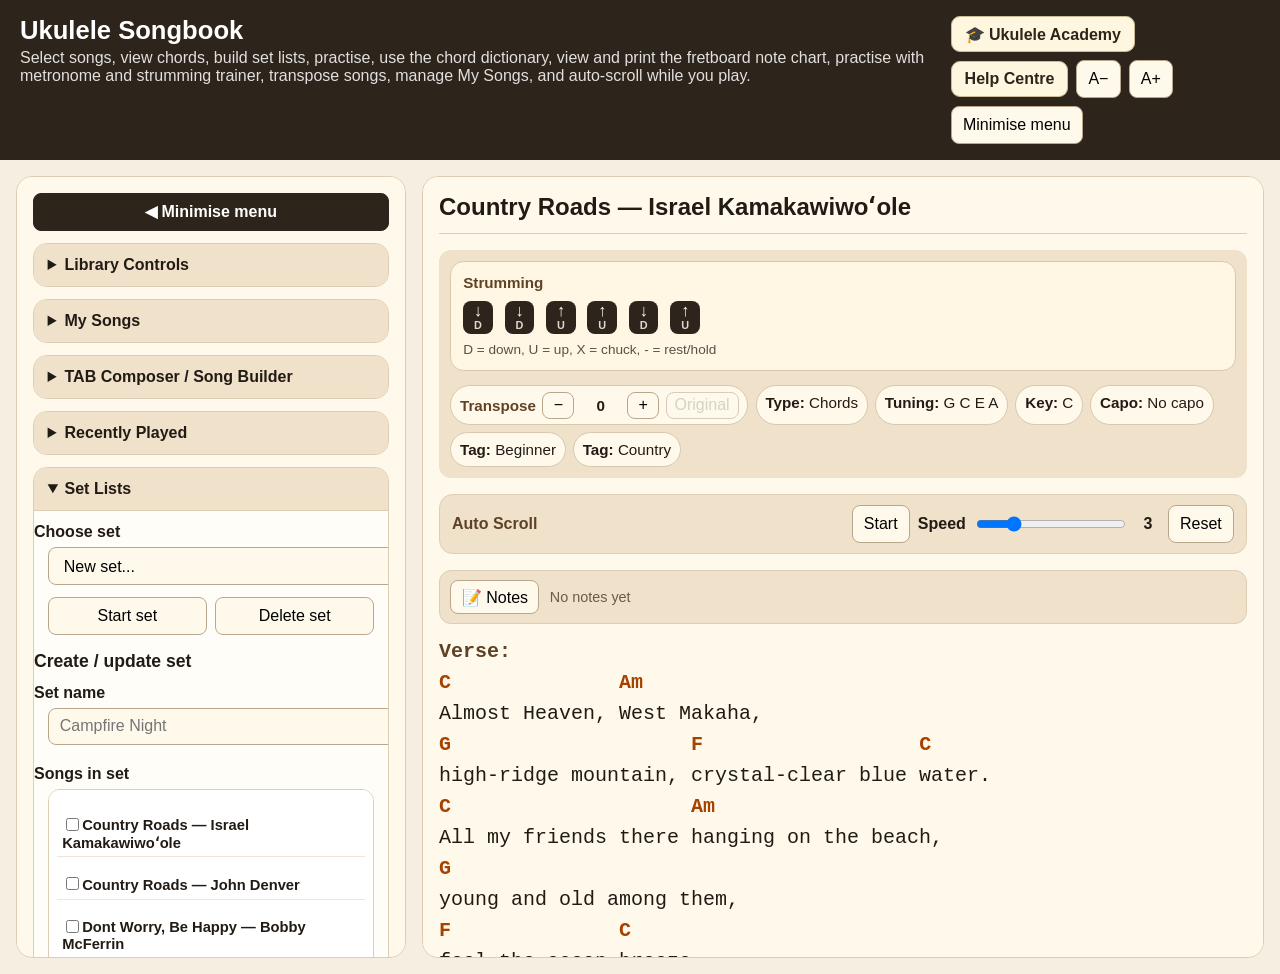
==== index.html @ b58db4a9 "added Ukelele Academy level 0" ====
<!doctype html>
<html lang="en">
<head>
  <meta charset="utf-8">
  <meta name="viewport" content="width=device-width, initial-scale=1">
  <title>Ukulele Songbook v6.5.1</title>
  <link rel="stylesheet" href="css/style.css">
</head>
<body>
  <header class="topbar">
    <div><h1>Ukulele Songbook</h1><p>Select songs, view chords, build set lists, practise, use the chord dictionary, view and print the fretboard note chart, practise with metronome and strumming trainer, transpose songs, manage My Songs, and auto-scroll while you play.</p></div>
    <div class="controls"><a class="help-link-button" href="academy.html">🎓 Ukulele Academy</a><a class="help-link-button" href="help.html">Help Centre</a><button id="smallerText">A−</button><button id="largerText">A+</button><button class="menu-toggle top-menu-toggle" data-sidebar-toggle type="button" aria-expanded="true" aria-controls="leftMenu">Minimise menu</button></div>
  </header>
  <main class="app">
    <button class="sidebar-expand-button menu-toggle" data-sidebar-toggle type="button" aria-expanded="false" aria-controls="leftMenu" title="Show left menu">☰ Maximise menu</button>
    <aside class="chords-panel" id="leftMenu">
      <button class="sidebar-collapse-button menu-toggle" data-sidebar-toggle type="button" aria-expanded="true" aria-controls="leftMenu" title="Hide left menu">◀ Minimise menu</button>
      <details class="accordion-section"><summary>Library Controls</summary>
        <label for="songSearch">Search songs</label><input id="songSearch" class="song-search" type="search" placeholder="Search by title, artist or tag...">
        <label for="songSelect">Choose song</label><select id="songSelect"></select>
        <div id="libraryStats" class="library-stats"></div><div id="searchStatus" class="search-status"></div>
        <label for="sortSelect">Sort songs</label><select id="sortSelect"><option value="title">Title A-Z</option><option value="artist">Artist A-Z</option><option value="favourites">Favourites first</option></select>
        <label class="favourites-toggle"><input id="favouritesOnly" type="checkbox"> Show favourites only</label>
        <label for="typeFilter">Song type</label><select id="typeFilter"><option value="all">All types</option><option value="chords">Chords only</option><option value="tabs">Tabs only</option><option value="chords-tabs">Chords + tabs</option></select>
        <h2>Tags</h2><div id="tagFilters" class="tag-filters"></div>
      </details>

      <details class="accordion-section"><summary>My Songs</summary>
        <div class="my-songs-manager" id="mySongsManager">
          <p class="hint compact-hint">Paste, save, edit, delete, import and export songs stored in this browser. Built-in songs are unchanged.</p>
          <div id="mySongsList" class="my-songs-list"></div>
          <div class="set-buttons">
            <button id="newMySong" type="button">New song</button>
            <button id="exportMySongs" type="button">Export backup</button>
          </div>
          <label for="importMySongsFile" class="file-import-label">Import My Songs backup</label>
          <input id="importMySongsFile" type="file" accept="application/json,.json">
          <input id="mySongId" type="hidden">
          <h2>Add / Edit Song</h2>
          <label for="mySongTitle">Title</label><input id="mySongTitle" class="song-search" type="text" placeholder="Big Rock Candy Mountains">
          <label for="mySongArtist">Artist</label><input id="mySongArtist" class="song-search" type="text" placeholder="Traditional">
          <label for="mySongVersion">Version / arrangement</label><input id="mySongVersion" class="song-search" type="text" placeholder="Campfire, easy, fingerstyle...">
          <label for="mySongType">Song type</label><select id="mySongType"><option value="chords">Chords only</option><option value="tabs">Tabs only</option><option value="chords-tabs" selected>Chords + tabs</option></select>
          <label for="mySongTags">Tags</label><input id="mySongTags" class="song-search" type="text" placeholder="Folk, Campfire, Beginner">
          <label for="mySongTuning">Tuning</label><input id="mySongTuning" class="song-search" type="text" value="G C E A">
          <label for="mySongKey">Key</label><input id="mySongKey" class="song-search" type="text" placeholder="C">
          <label for="mySongCapo">Capo</label><input id="mySongCapo" class="song-search" type="text" value="No capo">
          <label for="mySongDifficulty">Difficulty</label><input id="mySongDifficulty" class="song-search" type="text" placeholder="Beginner">
          <label for="mySongTempo">Tempo</label><input id="mySongTempo" class="song-search" type="text" placeholder="84 BPM">
          <label for="mySongStrumming">Strumming</label><input id="mySongStrumming" class="song-search" type="text" placeholder="D D U U D U">
          <label for="mySongNotes">Song metadata notes</label><input id="mySongNotes" class="song-search" type="text" placeholder="Fingerpick gently">
          <label for="mySongBody">Song text</label><textarea id="mySongBody" class="my-song-body" rows="12" placeholder="Paste chords, lyrics and tabs here..."></textarea>
          <div class="set-buttons">
            <button id="previewMySong" type="button">Preview</button>
            <button id="saveMySong" type="button">Save to My Songs</button>
          </div>
          <div class="set-buttons">
            <button id="exportPermanentSong" type="button">Export as permanent song</button>
            <button id="deleteMySong" type="button">Delete</button>
          </div>
          <div id="mySongsStatus" class="my-songs-status"></div>
          <pre id="mySongPreview" class="my-song-preview" hidden></pre>
        </div>
      </details>


      <details class="accordion-section"><summary>TAB Composer / Song Builder</summary>
        <div class="composer-launch">
          <p class="hint compact-hint">Build an editable two-measure ukulele TAB arrangement, autosave your draft, preview it and save it into My Songs.</p>
          <button id="openTabComposer" type="button">Open TAB Composer</button>
          <button id="newTabComposer" type="button">Start new arrangement</button>
        </div>
      </details>

      <details class="accordion-section"><summary>Recently Played</summary>
        <div id="recentSongs" class="recent-songs"><p class="hint compact-hint">Recently opened songs will appear here.</p></div>
        <button id="clearRecentSongs" class="wide-button" type="button">Clear recent songs</button>
      </details>

      <details class="accordion-section" open><summary>Set Lists</summary>
        <label for="setSelect">Choose set</label><select id="setSelect"></select>
        <div class="set-buttons"><button id="startSet">Start set</button><button id="deleteSet">Delete set</button></div>
        <h2>Create / update set</h2>
        <label for="setName">Set name</label><input id="setName" class="song-search" type="text" placeholder="Campfire Night">
        <label for="setSongs">Songs in set</label><div id="setSongs" class="set-song-list"></div>
        <button id="saveSet" class="wide-button">Save set</button>
        <div class="hint">Sets are saved in this browser/device. Later we can make them shared across the NAS.</div>
      </details>

      <details class="accordion-section"><summary>Practice Mode</summary>
        <div class="practice-mode" id="practiceMode">
          <div class="practice-tabs" role="tablist" aria-label="Practice mode tools">
            <button class="practice-tab active" data-practice-tab="custom" type="button">🎯 Custom</button>
            <button class="practice-tab" data-practice-tab="random" type="button">🎲 Random</button>
            <button class="practice-tab" data-practice-tab="song" type="button">🎵 This Song</button>
            <button class="practice-tab" data-practice-tab="packs" type="button">📦 Packs</button>
            <button class="practice-tab" data-practice-tab="strumming" type="button">🎶 Strumming</button>
            <button class="practice-tab" data-practice-tab="metronome" type="button">🥁 Metronome</button>
            <button class="practice-tab" data-practice-tab="timer" type="button">⏱ Timer</button>
          </div>

          <section class="practice-tool active" id="practice-custom">
            <h2>Custom Chord Practice</h2>
            <p class="hint compact-hint">Enter chords from any course or lesson. Spaces or commas both work.</p>
            <label for="customChordInput">Chords to practise</label>
            <input id="customChordInput" class="song-search" type="text" placeholder="Am G6 C D">
            <button id="loadCustomPractice" class="wide-button" type="button">Load practice set</button>
          </section>

          <section class="practice-tool" id="practice-random">
            <h2>Random Chord Trainer</h2>
            <label for="randomChordCount">Number of chords</label>
            <select id="randomChordCount">
              <option value="5">5 chords</option>
              <option value="10" selected>10 chords</option>
              <option value="20">20 chords</option>
              <option value="all">All chords</option>
            </select>
            <button id="startRandomPractice" class="wide-button" type="button">Start random practice</button>
          </section>

          <section class="practice-tool" id="practice-song">
            <h2>Learn This Song</h2>
            <p class="hint compact-hint">Uses the song currently selected in the library.</p>
            <button id="loadSongPractice" class="wide-button" type="button">Practise selected song chords</button>
          </section>

          <section class="practice-tool" id="practice-packs">
            <h2>Chord Packs</h2>
            <div id="practicePackList" class="practice-pack-list"></div>
          </section>

          <section class="practice-tool" id="practice-strumming">
            <h2>Animated Strumming Trainer</h2>
            <p class="hint compact-hint">Use the selected song pattern, or enter your own. The trainer can animate each stroke at your chosen BPM.</p>
            <label for="customStrumInput">Pattern</label>
            <input id="customStrumInput" class="song-search" type="text" placeholder="D D U U D U">
            <div class="set-buttons">
              <button id="loadSongStrumPractice" type="button">Use song</button>
              <button id="loadCustomStrumPractice" type="button">Use custom</button>
            </div>
          </section>

          <section class="practice-tool" id="practice-metronome">
            <h2>Metronome</h2>
            <p class="hint compact-hint">Keep steady time while practising chords, strumming or full songs.</p>
            <label for="metronomeBpm">Tempo</label>
            <div class="practice-inline-control">
              <input id="metronomeBpm" type="range" min="40" max="240" step="1" value="80">
              <strong><span id="metronomeBpmLabel">80</span> BPM</strong>
            </div>
            <label for="metronomeBeats">Beats per bar</label>
            <select id="metronomeBeats">
              <option value="3">3 / 4</option>
              <option value="4" selected>4 / 4</option>
              <option value="6">6 / 8</option>
            </select>
            <div class="set-buttons">
              <button id="metronomeToggle" type="button">Start metronome</button>
              <button id="metronomeTap" type="button">Tap tempo</button>
            </div>
          </section>

          <section class="practice-tool" id="practice-timer">
            <h2>Practice Timer</h2>
            <p class="hint compact-hint">Set a short focused practice session.</p>
            <label for="practiceTimerMinutes">Session length</label>
            <select id="practiceTimerMinutes">
              <option value="5">5 minutes</option>
              <option value="10">10 minutes</option>
              <option value="15" selected>15 minutes</option>
              <option value="20">20 minutes</option>
              <option value="30">30 minutes</option>
            </select>
            <div class="set-buttons">
              <button id="practiceTimerToggle" type="button">Start timer</button>
              <button id="practiceTimerReset" type="button">Reset timer</button>
            </div>
          </section>

          <div id="practiceStatus" class="practice-status"></div>
          <div id="practiceWorkspace" class="practice-workspace"></div>
        </div>
      </details>

      <details class="accordion-section"><summary>Fretboard Note Chart</summary>
        <div class="fretboard-chart-launcher">
          <h2>Ukulele Fretboard Notes</h2>
          <p class="hint compact-hint">View every note from the open strings to the 12th fret, then print a clean white-background A4 chart.</p>
          <button id="openFretboardChart" class="wide-button" type="button">View / Print Note Chart</button>
        </div>
      </details>

      <details class="accordion-section"><summary>Chord Dictionary</summary>
        <div class="chord-dictionary" id="chordDictionary">
          <h2>Chord Dictionary</h2>
          <p class="hint compact-hint">Look up any chord in the ukulele chord database.</p>
          <label for="chordDictionaryInput">Find chord</label>
          <input id="chordDictionaryInput" class="song-search" type="search" placeholder="Cmaj7, F#m7, G6...">
          <button id="chordDictionarySearch" class="wide-button" type="button">Search chord</button>
          <div id="chordDictionaryStatus" class="dictionary-status"></div>
          <div id="chordDictionaryResult" class="dictionary-result"></div>
        </div>
      </details>
      <details class="accordion-section" open><summary>Chord Fingerings</summary>
        <div class="summary"><div><strong id="chordCount">0</strong> diagrams</div><div id="missingCount">0 missing</div></div>
        <div id="chordCards" class="chord-cards"></div><h2>Missing chords</h2><p id="missingChords" class="missing-list">None.</p>
      </details>
      <details class="accordion-section"><summary>🎓 Ukulele Academy</summary><div class="help-launch"><p class="hint compact-hint">Follow a structured learning path from absolute beginner through to advanced ukulele skills.</p><a class="wide-button help-link-button sidebar-help-link" href="academy.html">Open Ukulele Academy</a></div></details>
      <details class="accordion-section"><summary>Help Centre</summary><div class="help-launch"><p class="hint compact-hint">Open the searchable online guide for the Songbook, TAB Composer, practice tools, printing and more.</p><a class="wide-button help-link-button sidebar-help-link" href="help.html">Open Help Centre</a></div></details>
    </aside>
    <section class="song-panel">
      <div id="performanceBar" class="performance-bar"></div><div id="setModeBar" class="set-mode-bar"></div><h2 id="songTitle">Loading...</h2><div id="songInfo" class="song-info"></div>
      <div id="autoScrollBar" class="auto-scroll-bar" aria-label="Auto scroll controls">
        <div class="auto-scroll-title">Auto Scroll</div>
        <div class="auto-scroll-controls">
          <button id="autoScrollToggle" type="button">Start</button>
          <label for="autoScrollSpeed">Speed</label>
          <input id="autoScrollSpeed" type="range" min="1" max="10" step="1" value="3">
          <span id="autoScrollSpeedLabel">3</span>
          <button id="autoScrollReset" type="button">Reset</button>
        </div>
      </div>
      <div id="songTools" class="song-tools">
        <button id="toggleSongNotes" type="button">📝 Notes</button>
        <span id="songNotesStatus" class="song-notes-status">No notes yet</span>
      </div>
      <div id="songNotesPanel" class="song-notes-panel" hidden>
        <label for="songNotesText">My Notes</label>
        <textarea id="songNotesText" rows="4" placeholder="Capo 2 sounds better, slow the chorus, Vish sings verse 2..."></textarea>
        <div class="song-notes-actions">
          <button id="saveSongNotes" type="button">Save notes</button>
          <button id="clearSongNotes" type="button">Clear notes</button>
        </div>
      </div>
      <pre id="songText" class="song-text"></pre>
      <section id="tabComposer" class="tab-composer" aria-label="TAB Composer">
        <div class="composer-toolbar">
          <div class="composer-actions">
            <button id="composerBack" type="button">← Back to Songbook</button>
            <button id="composerNew" type="button">New</button>
            <button id="composerSave" type="button">Save to My Songs</button>
            <button id="composerCopy" type="button">Copy preview</button>
            <button id="composerDownload" type="button">Download TXT</button>
            <button id="composerPrint" type="button">Print / PDF</button>
            <button id="composerDelete" type="button" class="danger-button">Delete arrangement</button>
          </div>
          <span id="composerStatus" class="composer-status">Draft ready</span>
        </div>
        <div class="composer-editor">
          <div class="composer-card">
            <h2>TAB Composer / Song Builder</h2>
            <div class="composer-fields">
              <label>Title<input id="composerTitle" type="text" placeholder="Song title"></label>
              <label>Artist<input id="composerArtist" type="text" placeholder="Artist"></label>
              <label>Version<input id="composerVersion" type="text" placeholder="TAB arrangement"></label>
              <label>Key<input id="composerKey" type="text" placeholder="C Major"></label>
              <label>Tempo<input id="composerTempo" type="text" placeholder="84 BPM"></label>
              <label>Time signature<select id="composerTime"><option value="4/4">4/4</option></select></label>
              <label>Tags<input id="composerTags" type="text" placeholder="Beginner, TAB, Melody"></label>
              <label>Used chords<input id="composerChords" type="text" placeholder="C, Dm, F"></label>
              <label>Strumming pattern<input id="composerStrumming" type="text" placeholder="D D U U D U"></label>
              <div class="composer-tuning-group">
                <span class="composer-tuning-title">String tuning (top to bottom)</span>
                <label>String 1<input id="composerTuningG" type="text" value="G" maxlength="3" aria-label="Top string tuning"></label>
                <label>String 2<input id="composerTuningC" type="text" value="C" maxlength="3" aria-label="Second string tuning"></label>
                <label>String 3<input id="composerTuningE" type="text" value="E" maxlength="3" aria-label="Third string tuning"></label>
                <label>String 4<input id="composerTuningA" type="text" value="A" maxlength="3" aria-label="Bottom string tuning"></label>
              </div>
            </div>
          </div>
          <datalist id="composerChordOptions"></datalist>
          <div id="composerSections"></div>
          <div class="composer-actions"><button id="composerAddSection" type="button">+ Add section</button><button id="composerAddSystem" type="button">+ Add two measures</button></div>
        </div>
        <div class="composer-card"><h2>Printable text preview</h2><pre id="composerPreview" class="composer-preview"></pre></div>
      </section>
      </section>
  </main>
  <div id="fretboardChartModal" class="fretboard-modal" hidden>
    <div class="fretboard-modal-backdrop" data-close-fretboard></div>
    <section class="fretboard-modal-dialog" role="dialog" aria-modal="true" aria-labelledby="fretboardChartTitle">
      <div class="fretboard-modal-toolbar no-print">
        <button id="printFretboardChart" type="button">Print Chart</button>
        <button id="closeFretboardChart" type="button">Close</button>
      </div>
      <div id="fretboardPrintArea" class="fretboard-print-area">
        <header class="fretboard-print-header">
          <h1 id="fretboardChartTitle">Notes on the Ukulele Fretboard</h1>
          <p>Standard tuning: <strong>G–C–E–A</strong> • Open strings through the 12th fret</p>
        </header>
        <div id="fretboardNoteChart" class="fretboard-note-chart" aria-label="Ukulele fretboard note chart"></div>
        <div class="fretboard-legend">
          <p><strong>Reading the chart:</strong> The 1st string is A, the string nearest the floor when playing. The 4th string is G, the string nearest your face.</p>
          <p><strong>Enharmonic notes:</strong> Notes such as C♯ and D♭ sound the same but have different names.</p>
        </div>
      </div>
    </section>
  </div>
  <script src="data/song-list.js"></script><script src="data/chords.js"></script><script src="data/practice-packs.js"></script><script src="js/transpose.js"></script><script src="js/my-songs.js"></script><script src="js/app.js"></script><script src="js/history.js"></script><script src="js/song-notes.js"></script><script src="js/practice-storage.js"></script><script src="js/practice.js"></script><script src="js/auto-scroll.js"></script><script src="js/chord-dictionary.js"></script><script src="js/fretboard-notes.js"></script><script src="js/tab-composer.js"></script>
</body></html>
---- css/style.css ----
*{box-sizing:border-box}:root{--song-font-size:20px}body{margin:0;background:#f6efe1;color:#211b14;font-family:Arial,Helvetica,sans-serif}.topbar{display:flex;justify-content:space-between;gap:1rem;padding:1rem 1.25rem;background:#2d241b;color:white}.topbar h1{margin:0 0 .25rem;font-size:1.6rem}.topbar p{margin:0;opacity:.86}.controls{display:flex;align-items:center;gap:.5rem;flex-wrap:wrap}button,select,input{padding:.55rem .7rem;border-radius:.5rem;border:1px solid #b9a78d;background:#fff9ec;font-size:1rem}button,select{cursor:pointer}.app{display:grid;grid-template-columns:390px 1fr;gap:1rem;height:calc(100vh - 86px);padding:1rem}.chords-panel,.song-panel{background:#fff9ec;border:1px solid #ddcdb4;border-radius:1rem;padding:1rem;overflow:auto}.accordion-section{border:1px solid #ddcdb4;border-radius:.85rem;background:#fffdf7;margin-bottom:.75rem;overflow:hidden}.accordion-section summary{padding:.75rem .85rem;background:#efe1ca;font-weight:bold;cursor:pointer;user-select:none}.accordion-section[open] summary{border-bottom:1px solid #ddcdb4}.accordion-section>*:not(summary){margin-left:.85rem;margin-right:.85rem}.accordion-section>:last-child{margin-bottom:.85rem}.chords-panel label{display:block;font-weight:bold;margin:.75rem 0 .35rem}#songSelect,#sortSelect,#typeFilter,#setSelect{width:100%}.song-search{width:100%;margin-bottom:.5rem}.library-stats,.hint,.summary{margin:.75rem 0;padding:.7rem;background:#efe1ca;border-radius:.75rem;font-size:.92rem;line-height:1.4}.search-status{margin:.45rem 0 .75rem;font-size:.9rem;color:#6d5b45}.favourites-toggle{display:flex;align-items:center;gap:.45rem;margin:.75rem 0 1rem;font-weight:bold;cursor:pointer}.favourites-toggle input{width:auto;margin:0}.tag-filters{display:flex;flex-wrap:wrap;gap:.45rem;margin-bottom:1rem}.tag-button{padding:.35rem .55rem;border-radius:999px;border:1px solid #b9a78d;background:#fff9ec;font-size:.9rem}.tag-button.active{background:#2d241b;color:white;border-color:#2d241b}.summary{display:flex;justify-content:space-between;gap:.75rem}.chords-panel h2{font-size:1.1rem;margin:1rem 0 .6rem}.chord-cards{display:grid;grid-template-columns:repeat(2,minmax(130px,1fr));gap:.75rem}.chord-card{text-align:center;background:white;border:1px solid #d8c8ad;border-radius:.9rem;padding:.65rem;box-shadow:0 2px 8px rgba(0,0,0,.06)}.chord-name{font-weight:bold;font-size:1.2rem;margin-bottom:.25rem}.chord-shape{font-size:.85rem;opacity:.7}.chord-diagram{width:105px;height:135px;margin:0 auto .2rem}.missing-list{margin-top:0;color:#9a2d20;font-weight:bold}.wide-button{width:calc(100% - 1.7rem);margin-top:.75rem}.set-buttons{display:grid;grid-template-columns:1fr 1fr;gap:.5rem;margin-top:.75rem}.set-song-list{max-height:220px;overflow:auto;border:1px solid #ddcdb4;border-radius:.75rem;background:white;padding:.5rem}.set-song-item{display:flex;align-items:flex-start;gap:.45rem;padding:.35rem;border-bottom:1px solid #f0e6d5;font-size:.92rem}.set-song-item:last-child{border-bottom:none}.set-song-item input{width:auto;margin-top:.15rem}.set-mode-bar{display:none;margin-bottom:1rem;padding:.75rem;background:#efe1ca;border-radius:.85rem;border:1px solid #ddcdb4}.set-mode-bar.active{display:block}.set-mode-title{font-weight:bold;margin-bottom:.5rem}.set-mode-controls{display:flex;flex-wrap:wrap;gap:.5rem}.song-info{display:flex;flex-wrap:wrap;gap:.45rem;margin:0 0 1rem;padding:.7rem;background:#efe1ca;border-radius:.75rem;font-size:.95rem;line-height:1.4}.song-info:empty{display:none}.info-chip,.type-chip{display:inline-block;padding:.35rem .55rem;background:#fff9ec;border:1px solid #d8c8ad;border-radius:999px}.song-panel h2{margin:0 0 1rem;padding-bottom:.75rem;border-bottom:1px solid #ddcdb4}.song-text{margin:0;white-space:pre-wrap;line-height:1.55;font-family:"Courier New",Courier,monospace;font-size:var(--song-font-size)}.chord-highlight{color:#a64200;font-weight:bold}.section-heading,.tab-section-heading{color:#5f4226;font-weight:bold}.tab-line{color:#1f5f48;font-weight:bold}.favourite-star{color:#a64200;font-weight:bold}body.panel-hidden .chords-panel,body.sidebar-collapsed .chords-panel{display:none}body.panel-hidden .app,body.sidebar-collapsed .app{grid-template-columns:1fr}.app{position:relative;transition:grid-template-columns .2s ease}.sidebar-collapse-button{width:100%;margin:0 0 .75rem;background:#2d241b;color:white;border-color:#2d241b;font-weight:bold}.sidebar-expand-button{display:none;position:absolute;z-index:5;top:.35rem;left:.35rem;background:#2d241b;color:white;border-color:#2d241b;font-weight:bold;box-shadow:0 2px 8px rgba(0,0,0,.18)}body.sidebar-collapsed .sidebar-expand-button,body.panel-hidden .sidebar-expand-button{display:block}body.sidebar-collapsed .song-panel,body.panel-hidden .song-panel{padding-left:3.75rem}.menu-toggle{white-space:nowrap}@media(max-width:900px){.topbar{flex-direction:column}.app{grid-template-columns:1fr;height:auto}body.sidebar-collapsed .song-panel,body.panel-hidden .song-panel{padding-left:1rem;padding-top:3.75rem}.chord-cards{grid-template-columns:repeat(auto-fit,minmax(130px,1fr))}}

/* v4.8 Performance Mode */

body.performance-mode {
  background: #15110d;
  color: #f7ead4;
}

body.performance-mode .topbar,
body.performance-mode .chords-panel {
  display: none;
}

body.performance-mode .app {
  display: block;
  height: auto;
  min-height: 100vh;
  padding: 0;
}

body.performance-mode .song-panel {
  min-height: 100vh;
  border: none;
  border-radius: 0;
  background: #15110d;
  color: #f7ead4;
  padding: 1rem;
}

body.performance-mode .song-panel h2 {
  color: #f7ead4;
  border-bottom-color: #5a4935;
  font-size: 2rem;
  margin-top: .5rem;
}

body.performance-mode .song-info {
  background: #2b2117;
  border: 1px solid #5a4935;
}

body.performance-mode .info-chip,
body.performance-mode .type-chip {
  background: #15110d;
  border-color: #5a4935;
  color: #f7ead4;
}

body.performance-mode .song-text {
  font-size: var(--performance-font-size, 30px);
  line-height: 1.65;
  color: #f7ead4;
}

body.performance-mode .chord-highlight {
  color: #ffb05c;
}

body.performance-mode .section-heading,
body.performance-mode .tab-section-heading {
  color: #ffd08a;
}

body.performance-mode .tab-line {
  color: #8ee0b5;
}

.performance-bar {
  display: none;
  position: sticky;
  top: 0;
  z-index: 10;
  margin: -1rem -1rem 1rem;
  padding: .9rem 1rem;
  background: #211810;
  border-bottom: 1px solid #5a4935;
}

body.performance-mode .performance-bar {
  display: block;
}

.performance-title {
  font-weight: bold;
  font-size: 1.1rem;
  margin-bottom: .7rem;
  color: #f7ead4;
}

.performance-controls {
  display: flex;
  flex-wrap: wrap;
  gap: .55rem;
}

.performance-controls button {
  background: #f7ead4;
  color: #15110d;
  border-color: #a9875e;
  font-weight: bold;
  padding: .7rem .9rem;
}

.performance-controls .exit-performance {
  background: #ffd08a;
}

body.performance-mode .set-mode-bar {
  display: none;
}

.performance-empty {
  display: none;
}

@media (max-width: 900px) {
  body.performance-mode .song-panel {
    padding: .75rem;
  }

  body.performance-mode .song-panel h2 {
    font-size: 1.5rem;
  }

  body.performance-mode .song-text {
    font-size: var(--performance-font-size-mobile, 24px);
  }
}

/* v4.9 Compact Strumming */
.strumming-card {
  width: 100%;
  flex-basis: 100%;
  display: block;
  margin: 0 0 .45rem;
  padding: .65rem .75rem;
  background: #fff6e3;
  border: 1px solid #d8c8ad;
  border-radius: .85rem;
}

.strumming-title {
  font-weight: bold;
  margin-bottom: .45rem;
  color: #5f4226;
}

.strum-row {
  display: flex;
  flex-wrap: wrap;
  align-items: center;
  gap: .35rem .5rem;
  margin: .25rem 0;
}

.strum-label {
  font-weight: bold;
  min-width: 4.5rem;
}

.strum-pattern {
  display: inline-flex;
  flex-wrap: wrap;
  align-items: center;
  gap: .22rem;
}

.strum-token {
  display: inline-flex;
  flex-direction: column;
  align-items: center;
  justify-content: center;
  min-width: 1.85rem;
  min-height: 2.05rem;
  padding: .18rem .25rem;
  background: #2d241b;
  color: #fff9ec;
  border-radius: .5rem;
  font-weight: bold;
  line-height: 1;
}

.strum-symbol {
  font-size: 1.05rem;
}

.strum-letter {
  font-size: .68rem;
  opacity: .85;
}

.strum-x,
.strum-rest {
  background: #806144;
}

.strum-gap {
  width: .3rem;
}

.strum-text {
  font-weight: bold;
  padding: .15rem .25rem;
}

.strum-raw {
  font-family: "Courier New", Courier, monospace;
  font-weight: bold;
  opacity: .75;
}

.strumming-help {
  margin-top: .4rem;
  font-size: .85rem;
  opacity: .75;
}

body.performance-mode .strumming-card {
  background: #2b2117;
  border-color: #5a4935;
}

body.performance-mode .strumming-title {
  color: #ffd08a;
}

body.performance-mode .strum-token {
  background: #f7ead4;
  color: #15110d;
}

body.performance-mode .strum-x,
body.performance-mode .strum-rest {
  background: #ffd08a;
}

/* v5.0 Practice Mode */
.practice-mode h2 {
  font-size: 1rem;
  margin: .8rem 0 .5rem;
}

.practice-tabs {
  display: grid;
  grid-template-columns: repeat(2, minmax(0, 1fr));
  gap: .4rem;
  margin: .75rem 0;
}

.practice-tab {
  padding: .45rem .35rem;
  font-size: .9rem;
  text-align: center;
}

.practice-tab.active {
  background: #2d241b;
  color: #fff9ec;
  border-color: #2d241b;
}

.practice-tool {
  display: none;
  padding-top: .15rem;
}

.practice-tool.active {
  display: block;
}

.compact-hint {
  font-size: .86rem;
  margin: .45rem 0 .65rem;
}

.practice-status {
  min-height: 1.3rem;
  margin: .75rem 0;
  font-size: .9rem;
  color: #5f4226;
  font-weight: bold;
}

.practice-status.error {
  color: #9a2d20;
}

.practice-workspace {
  margin: .65rem 0 .85rem;
}

.practice-empty-card,
.practice-card {
  background: white;
  border: 1px solid #d8c8ad;
  border-radius: .9rem;
  padding: .75rem;
  box-shadow: 0 2px 8px rgba(0,0,0,.05);
}

.practice-card-head {
  display: flex;
  justify-content: space-between;
  gap: .5rem;
  align-items: center;
  border-bottom: 1px solid #f0e6d5;
  padding-bottom: .5rem;
  margin-bottom: .65rem;
  font-size: .9rem;
}

.practice-card-head span {
  opacity: .75;
  white-space: nowrap;
}

.practice-big-chord {
  text-align: center;
  font-size: 2.2rem;
  font-weight: bold;
  color: #a64200;
  margin: .2rem 0 .35rem;
}

.practice-diagram {
  text-align: center;
}

.practice-shape {
  text-align: center;
  font-size: .85rem;
  opacity: .7;
  margin-bottom: .55rem;
}

.practice-controls-row {
  display: grid;
  grid-template-columns: repeat(3, 1fr);
  gap: .35rem;
  margin: .6rem 0;
}

.practice-controls-row button {
  padding: .45rem .25rem;
  font-size: .9rem;
}

.practice-chip-row {
  display: flex;
  flex-wrap: wrap;
  gap: .3rem;
  margin-top: .65rem;
}

.practice-chip {
  padding: .25rem .45rem;
  border-radius: 999px;
  font-size: .85rem;
}

.practice-chip.active {
  background: #2d241b;
  color: #fff9ec;
  border-color: #2d241b;
}

.practice-missing {
  margin-top: .75rem;
  padding: .6rem;
  background: #fff1ea;
  border: 1px solid #e2b7a5;
  border-radius: .7rem;
  color: #9a2d20;
  font-size: .9rem;
}

.practice-pack-list {
  display: grid;
  gap: .5rem;
  margin: .7rem 0;
}

.practice-pack-card {
  display: block;
  width: 100%;
  text-align: left;
  background: white;
  border: 1px solid #d8c8ad;
  border-radius: .8rem;
  padding: .65rem;
}

.practice-pack-card strong,
.practice-pack-card span,
.practice-pack-card small {
  display: block;
}

.practice-pack-card span {
  margin: .25rem 0;
  font-size: .88rem;
  opacity: .85;
}

.practice-pack-card small {
  color: #5f4226;
  line-height: 1.35;
}

.practice-metronome-note {
  margin-top: .65rem;
  padding: .6rem;
  background: #efe1ca;
  border-radius: .7rem;
  font-size: .9rem;
  line-height: 1.35;
}

@media(max-width:900px) {
  .practice-tabs {
    grid-template-columns: repeat(3, minmax(0, 1fr));
  }
}

/* v5.1 Auto Scroll */
.auto-scroll-bar {
  display: flex;
  align-items: center;
  justify-content: space-between;
  gap: .75rem;
  flex-wrap: wrap;
  margin: 0 0 1rem;
  padding: .65rem .75rem;
  background: #efe1ca;
  border: 1px solid #ddcdb4;
  border-radius: .85rem;
}

.auto-scroll-title {
  font-weight: bold;
  color: #5f4226;
}

.auto-scroll-controls {
  display: flex;
  align-items: center;
  gap: .5rem;
  flex-wrap: wrap;
}

.auto-scroll-controls label {
  font-weight: bold;
}

.auto-scroll-controls input[type="range"] {
  width: 150px;
  padding: 0;
}

#autoScrollSpeedLabel {
  min-width: 1.5rem;
  text-align: center;
  font-weight: bold;
}

body.auto-scroll-running #autoScrollToggle {
  background: #2d241b;
  color: #fff9ec;
  border-color: #2d241b;
}

body.performance-mode .auto-scroll-bar {
  position: sticky;
  top: 0;
  z-index: 11;
  background: #211810;
  border-color: #5a4935;
  color: #f7ead4;
}

body.performance-mode .auto-scroll-title {
  color: #ffd08a;
}

body.performance-mode .auto-scroll-controls button,
body.performance-mode .auto-scroll-controls input {
  background: #f7ead4;
  color: #15110d;
  border-color: #a9875e;
}

@media(max-width: 900px) {
  .auto-scroll-bar,
  .auto-scroll-controls {
    align-items: stretch;
  }

  .auto-scroll-controls {
    width: 100%;
  }

  .auto-scroll-controls input[type="range"] {
    flex: 1;
    min-width: 130px;
  }
}

/* v5.2 Chord Dictionary */
.chord-dictionary h2 {
  margin-top: 0;
}

.dictionary-status {
  margin: .65rem 0;
  font-size: .9rem;
  color: #5f4226;
}

.dictionary-card {
  background: #fff9ec;
  border: 1px solid #d8c8ad;
  border-radius: .85rem;
  padding: .8rem;
  margin-top: .75rem;
  text-align: center;
}

.dictionary-chord-name {
  font-size: 1.55rem;
  font-weight: 800;
  margin-bottom: .35rem;
}

.dictionary-shape,
.dictionary-note {
  font-size: .9rem;
  color: #5f4226;
  margin: .35rem 0;
}

.dictionary-missing {
  text-align: left;
}

.dictionary-missing .dictionary-chord-name {
  text-align: center;
}

.dictionary-related {
  margin-top: .8rem;
  text-align: left;
}

.dictionary-related-list {
  display: flex;
  flex-wrap: wrap;
  gap: .35rem;
  margin-top: .4rem;
}

.dictionary-related-list button {
  padding: .35rem .55rem;
  border-radius: 999px;
  font-size: .85rem;
}

/* v5.2.1 Personal Songbook Polish */
.recent-song-list {
  display: grid;
  gap: .45rem;
  margin: .75rem 0;
}

.recent-song-button {
  width: 100%;
  text-align: left;
  line-height: 1.25;
  background: #fff9ec;
}

.song-tools {
  display: flex;
  align-items: center;
  gap: .65rem;
  margin: 0 0 .75rem;
  padding: .55rem .65rem;
  background: #efe1ca;
  border: 1px solid #ddcdb4;
  border-radius: .75rem;
}

.song-tools button {
  padding: .4rem .65rem;
}

.song-tools button.has-notes {
  font-weight: bold;
  border-color: #8b6f45;
}

.song-notes-status {
  font-size: .9rem;
  color: #6d5b45;
}

.song-notes-panel {
  margin: 0 0 .85rem;
  padding: .75rem;
  background: #fff6e3;
  border: 1px solid #d8c8ad;
  border-radius: .85rem;
}

.song-notes-panel label {
  display: block;
  font-weight: bold;
  margin-bottom: .4rem;
  color: #5f4226;
}

.song-notes-panel textarea {
  width: 100%;
  min-height: 7rem;
  resize: vertical;
  font-family: Arial, Helvetica, sans-serif;
  line-height: 1.4;
}

.song-notes-actions {
  display: flex;
  flex-wrap: wrap;
  gap: .5rem;
  margin-top: .6rem;
}

body.performance-mode .song-tools,
body.performance-mode .song-notes-panel {
  background: #2b2117;
  border-color: #5a4935;
  color: #f7ead4;
}

body.performance-mode .song-notes-status,
body.performance-mode .song-notes-panel label {
  color: #ffd08a;
}

/* v5.3 Practice Studio */
.practice-inline-control {
  display: flex;
  align-items: center;
  gap: .55rem;
  flex-wrap: wrap;
  margin: .55rem 0;
}

.practice-inline-control input[type="range"] {
  flex: 1;
  min-width: 130px;
  padding: 0;
}

.metronome-card,
.timer-card,
.strumming-trainer-card {
  text-align: center;
}

.metronome-pulse {
  display: flex;
  align-items: center;
  justify-content: center;
  gap: .65rem;
  padding: 1rem .5rem;
}

.beat-dot {
  width: 1.05rem;
  height: 1.05rem;
  border-radius: 999px;
  background: #d8c8ad;
  border: 2px solid #8b6f45;
  transition: transform .08s ease, background .08s ease;
}

.beat-dot.accent {
  width: 1.25rem;
  height: 1.25rem;
}

.beat-dot.active {
  background: #2d241b;
  transform: scale(1.35);
}

.animated-strumming-panel {
  margin-top: .75rem;
  padding: .75rem;
  background: #fff6e3;
  border: 1px solid #d8c8ad;
  border-radius: .85rem;
}

.animated-strumming-steps {
  display: flex;
  justify-content: center;
  flex-wrap: wrap;
  gap: .45rem;
  margin-bottom: .65rem;
}

.animated-strum-token {
  display: inline-flex;
  flex-direction: column;
  align-items: center;
  justify-content: center;
  width: 2.65rem;
  height: 2.65rem;
  border-radius: .75rem;
  background: #2d241b;
  color: #fff9ec;
  border: 2px solid transparent;
  transition: transform .08s ease, background .08s ease, border-color .08s ease;
}

.animated-strum-token span {
  font-size: 1.25rem;
  line-height: 1;
}

.animated-strum-token small {
  font-size: .68rem;
  line-height: 1;
}

.animated-strum-token.x,
.animated-strum-token.rest {
  background: #806144;
}

.animated-strum-token.active {
  background: #fff9ec;
  color: #2d241b;
  border-color: #2d241b;
  transform: scale(1.18);
}

.practice-timer-display {
  font-size: 3rem;
  font-weight: 800;
  color: #2d241b;
  margin: .75rem 0;
  font-variant-numeric: tabular-nums;
}

.timer-progress {
  height: .7rem;
  background: #d8c8ad;
  border-radius: 999px;
  overflow: hidden;
  margin: .5rem 0 1rem;
}

.timer-progress div {
  height: 100%;
  background: #2d241b;
  transition: width .25s linear;
}

body.performance-mode .animated-strumming-panel,
body.performance-mode .timer-progress {
  background: #2b2117;
  border-color: #5a4935;
}

body.performance-mode .practice-timer-display {
  color: #ffd08a;
}

/* v6.0 Transpose */
.transpose-card {
  display: inline-flex;
  align-items: center;
  gap: .4rem;
  padding: .35rem .55rem;
  background: #fff9ec;
  border: 1px solid #d8c8ad;
  border-radius: 999px;
}

.transpose-card.active {
  background: #fff6e3;
  border-color: #a64200;
}

.transpose-title {
  font-weight: bold;
  color: #5f4226;
}

.transpose-card button {
  padding: .2rem .5rem;
  min-width: 2rem;
  line-height: 1.15;
}

.transpose-value {
  min-width: 2.5rem;
  text-align: center;
  font-weight: bold;
  font-variant-numeric: tabular-nums;
}

.transpose-card button:disabled {
  opacity: .55;
  cursor: default;
}

/* v6.1 My Songs Manager */
.my-songs-manager textarea,
.my-song-body {
  width: 100%;
  box-sizing: border-box;
  border-radius: 10px;
  border: 1px solid #d5c7a0;
  padding: 10px;
  font-family: ui-monospace, SFMono-Regular, Menlo, Consolas, monospace;
  font-size: 13px;
  line-height: 1.35;
  resize: vertical;
  background: #fffdf6;
}
.my-songs-list {
  display: grid;
  gap: 6px;
  margin: 8px 0 10px;
}
.my-song-row { display: flex; }
.my-song-link {
  width: 100%;
  text-align: left;
  border: 1px solid #e0d3aa;
  background: #fff8df;
  border-radius: 10px;
  padding: 8px 10px;
  cursor: pointer;
  font-size: 13px;
}
.my-song-link:hover { background: #fff0b7; }
.my-songs-status,
.dictionary-status {
  margin-top: 8px;
  font-size: 13px;
  color: #5f5128;
}
.my-song-preview {
  margin-top: 10px;
  max-height: 260px;
  overflow: auto;
  white-space: pre-wrap;
  background: #1d1b16;
  color: #fff8e1;
  border-radius: 12px;
  padding: 12px;
  font-size: 13px;
}
.file-import-label {
  display: block;
  margin-top: 10px;
}
#importMySongsFile {
  width: 100%;
  font-size: 12px;
  margin-bottom: 8px;
}
.user-song-badge {
  display: inline-block;
  margin-left: 8px;
  padding: 2px 7px;
  border-radius: 999px;
  background: #e7f8e1;
  color: #245d16;
  font-size: 12px;
  vertical-align: middle;
}


/* v6.2 Ukulele Fretboard Note Chart */
.fretboard-chart-launcher h2 { margin-top: 0; }
.fretboard-modal[hidden] { display: none; }
.fretboard-modal { position: fixed; inset: 0; z-index: 10000; display: grid; place-items: center; padding: 24px; }
.fretboard-modal-backdrop { position: absolute; inset: 0; background: rgba(20, 15, 8, .72); }
.fretboard-modal-dialog { position: relative; width: min(1380px, 96vw); max-height: 94vh; overflow: auto; background: #fff; border-radius: 18px; box-shadow: 0 18px 60px rgba(0,0,0,.4); }
.fretboard-modal-toolbar { position: sticky; top: 0; z-index: 3; display: flex; justify-content: flex-end; gap: 10px; padding: 12px 16px; background: #efe1ca; border-bottom: 1px solid #d8c8ad; }
.fretboard-print-area { box-sizing: border-box; background: #fff; color: #111; padding: 24px; }
.fretboard-print-header { text-align: center; margin-bottom: 18px; }
.fretboard-print-header h1 { margin: 0 0 5px; font-size: clamp(1.65rem, 3vw, 2.5rem); color: #111; }
.fretboard-print-header p { margin: 0; font-size: 1rem; color: #333; }
.fretboard-note-chart { display: grid; grid-template-columns: minmax(110px, 1.35fr) repeat(13, minmax(58px, 1fr)); border: 2px solid #111; background: #fff; overflow: hidden; }
.fretboard-corner, .fretboard-fret-label, .fretboard-string-label, .fretboard-cell { min-width: 0; border-right: 1px solid #777; border-bottom: 1px solid #777; }
.fretboard-corner, .fretboard-fret-label { min-height: 44px; display: flex; align-items: center; justify-content: center; background: #f1f1f1; font-weight: 800; }
.fretboard-fret-label { position: relative; flex-direction: column; font-size: .86rem; }
.fret-marker { font-size: .55rem; line-height: .65; }
.fretboard-string-label { min-height: 74px; display: flex; flex-direction: column; align-items: center; justify-content: center; gap: 3px; padding: 4px; background: #f7f7f7; text-align: center; }
.fretboard-string-label span { font-size: 1.25rem; font-weight: 900; }
.fretboard-cell { position: relative; min-height: 74px; display: grid; place-items: center; background-color: #fff; background-image: linear-gradient(to bottom, transparent 48%, #777 48%, #777 52%, transparent 52%); }
.fretboard-cell:not(.fret-0)::after { content: ''; position: absolute; top: 0; right: 0; bottom: 0; width: 3px; background: #555; }
.fretboard-cell.fret-12::after { width: 5px; background: #111; }
.fretboard-note { position: relative; z-index: 1; width: 46px; min-height: 46px; padding: 3px; box-sizing: border-box; border: 2px solid #111; border-radius: 999px; display: flex; flex-direction: column; align-items: center; justify-content: center; background: #fff; color: #111; font-weight: 900; line-height: 1; box-shadow: 0 1px 2px rgba(0,0,0,.18); }
.fretboard-note.accidental-note { font-size: .84rem; }
.fretboard-note.natural-note { background: #202020; color: #fff; }
.fretboard-note.open-note { outline: 3px double #555; outline-offset: 2px; }
.fretboard-note.octave-note { border-width: 3px; }
.alternate-name { margin-top: 2px; font-size: .76em; font-weight: 700; }
.fretboard-legend { margin-top: 16px; padding: 12px 15px; border: 1px solid #aaa; border-radius: 10px; background: #fff; }
.fretboard-legend p { margin: .25rem 0; color: #222; }
body.fretboard-modal-open { overflow: hidden; }

@media (max-width: 1000px) {
  .fretboard-modal { padding: 8px; }
  .fretboard-modal-dialog { width: 99vw; }
  .fretboard-print-area { overflow-x: auto; padding: 14px; }
  .fretboard-note-chart { min-width: 1060px; }
}

@page { size: A4 landscape; margin: 8mm; }
@media print {
  html, body {
    width: 100% !important;
    height: auto !important;
    margin: 0 !important;
    padding: 0 !important;
    background: #fff !important;
    color: #000 !important;
  }

  /* Remove the normal application from print layout completely. Using
     display:none (rather than visibility:hidden) prevents blank pages. */
  body > * { display: none !important; }
  body > #fretboardChartModal { display: block !important; }

  #fretboardChartModal {
    position: absolute !important;
    inset: 0 auto auto 0 !important;
    width: 100% !important;
    height: auto !important;
    margin: 0 !important;
    padding: 0 !important;
    background: #fff !important;
    overflow: visible !important;
  }

  .fretboard-modal-backdrop,
  .no-print { display: none !important; }

  .fretboard-modal-dialog,
  .fretboard-print-area,
  .fretboard-note-chart,
  .fretboard-print-header,
  .fretboard-legend {
    break-inside: avoid !important;
    page-break-inside: avoid !important;
  }

  .fretboard-modal-dialog {
    position: static !important;
    display: block !important;
    width: 100% !important;
    max-width: none !important;
    max-height: none !important;
    margin: 0 !important;
    padding: 0 !important;
    overflow: visible !important;
    border: 0 !important;
    border-radius: 0 !important;
    box-shadow: none !important;
    background: #fff !important;
  }

  .fretboard-print-area {
    box-sizing: border-box !important;
    display: block !important;
    width: 100% !important;
    margin: 0 !important;
    padding: 0 !important;
    overflow: visible !important;
    background: #fff !important;
    color: #000 !important;
  }

  .fretboard-print-header { margin: 0 0 3mm !important; }
  .fretboard-print-header h1 {
    margin: 0 0 1mm !important;
    font-size: 18pt !important;
    line-height: 1.1 !important;
    color: #000 !important;
  }
  .fretboard-print-header p {
    margin: 0 !important;
    font-size: 8.5pt !important;
    line-height: 1.15 !important;
    color: #000 !important;
  }

  .fretboard-note-chart {
    display: grid !important;
    width: 100% !important;
    min-width: 0 !important;
    grid-template-columns: 23mm repeat(13, minmax(0, 1fr)) !important;
    border: 1.2pt solid #000 !important;
    overflow: hidden !important;
    background: #fff !important;
    print-color-adjust: exact;
    -webkit-print-color-adjust: exact;
  }

  .fretboard-corner,
  .fretboard-fret-label {
    min-height: 8mm !important;
    background: #fff !important;
    font-size: 7pt !important;
    line-height: 1 !important;
  }

  .fretboard-string-label,
  .fretboard-cell {
    min-height: 16mm !important;
    background-color: #fff !important;
  }

  .fretboard-string-label {
    padding: 1mm !important;
    font-size: 6.5pt !important;
    line-height: 1 !important;
  }
  .fretboard-string-label span { font-size: 9pt !important; }

  .fretboard-note {
    width: 9.5mm !important;
    min-height: 9.5mm !important;
    padding: .5mm !important;
    background: #fff !important;
    color: #000 !important;
    border: 1pt solid #000 !important;
    box-shadow: none !important;
    font-size: 7.5pt !important;
    line-height: .9 !important;
  }
  .fretboard-note.accidental-note { font-size: 6.7pt !important; }
  .fretboard-note.natural-note { background: #fff !important; color: #000 !important; }
  .fretboard-note.open-note { outline: .8pt double #000 !important; outline-offset: .7pt !important; }
  .fretboard-note.octave-note { border-width: 1.5pt !important; }
  .alternate-name { margin-top: .3mm !important; }

  .fretboard-cell {
    background-image: linear-gradient(to bottom, transparent 49%, #555 49%, #555 51%, transparent 51%) !important;
  }
  .fretboard-cell:not(.fret-0)::after { width: 1.2pt !important; background: #555 !important; }
  .fretboard-cell.fret-12::after { width: 2pt !important; background: #000 !important; }

  .fretboard-legend {
    margin: 3mm 0 0 !important;
    padding: 2mm 2.5mm !important;
    background: #fff !important;
    border: .7pt solid #555 !important;
    border-radius: 0 !important;
    font-size: 7pt !important;
    line-height: 1.15 !important;
  }
  .fretboard-legend p { margin: .7mm 0 !important; color: #000 !important; }
}

/* TAB Composer v6.3.0 */
.composer-launch{display:grid;gap:.55rem}.composer-launch button{width:100%}
.tab-composer{display:none}.tab-composer.active{display:block}.song-view-hidden{display:none!important}
.composer-toolbar,.composer-actions,.composer-system-actions{display:flex;gap:.55rem;flex-wrap:wrap;align-items:center}
.composer-toolbar{justify-content:space-between;margin-bottom:1rem}.composer-status{font-weight:700;color:#6b4b16}
.composer-card{background:#fffaf0;border:1px solid #d9c8a5;border-radius:16px;padding:1rem;margin-bottom:1rem}
.composer-fields{display:grid;grid-template-columns:repeat(auto-fit,minmax(170px,1fr));gap:.75rem}.composer-fields label{display:grid;gap:.3rem;font-weight:700}.composer-fields input,.composer-fields select,.composer-system input,.composer-system textarea{font:inherit;padding:.55rem;border:1px solid #bcae91;border-radius:9px;background:#fff}
.composer-section{border:2px solid #d7c49f;border-radius:16px;margin:1rem 0;background:#f8efdc;overflow:hidden}.composer-section-header{display:flex;gap:.6rem;align-items:center;flex-wrap:wrap;padding:.75rem;background:#eadcc0}.composer-section-header input{font:inherit;font-weight:700;padding:.45rem;border-radius:8px;border:1px solid #bcae91}.composer-systems{padding:.75rem}
.composer-system{background:#fff;border:1px solid #d9c8a5;border-radius:12px;padding:.8rem;margin-bottom:.8rem;overflow-x:auto}.composer-measures{display:grid;grid-template-columns:repeat(2,minmax(470px,1fr));gap:1rem}.composer-measure{min-width:470px}.measure-heading{display:flex;justify-content:space-between;gap:.6rem;align-items:center;margin-bottom:.45rem}.measure-heading input{width:150px}.chord-change-label{font-weight:700;margin:.35rem 0 .2rem}.chord-change-grid{display:grid;grid-template-columns:34px repeat(8,1fr);gap:3px;align-items:end;margin-bottom:.35rem}.chord-change-grid .chord-position{min-width:38px;text-align:center;font-family:Consolas,"Courier New",monospace;padding:.38rem .1rem!important}.chord-change-grid .chord-caption{font-size:.72rem;text-align:center;color:#6f5b37}.beat-labels{display:grid;grid-template-columns:34px repeat(8,1fr);font-family:Consolas,"Courier New",monospace;font-size:.78rem;text-align:center;margin-bottom:.2rem}.tab-grid{display:grid;grid-template-columns:34px repeat(8,1fr);gap:3px;align-items:center}.tab-string{font-family:Consolas,"Courier New",monospace;font-weight:800;text-align:center}.tab-cell{width:100%;min-width:38px;text-align:center;font-family:Consolas,"Courier New",monospace;padding:.4rem .1rem!important}.system-lyrics{width:100%;box-sizing:border-box;margin-top:.7rem;min-height:58px;font-family:Consolas,"Courier New",monospace;white-space:pre;overflow-x:auto}.composer-preview{white-space:pre;overflow:auto;background:#fff;border:1px solid #cdbb98;border-radius:12px;padding:1rem;font-family:Consolas,"Courier New",monospace;font-size:.82rem;line-height:1.35;letter-spacing:0;word-spacing:0}.composer-empty{padding:1rem;text-align:center;color:#765f38}
@media(max-width:900px){.composer-measures{grid-template-columns:1fr}.composer-measure{min-width:460px}}
@media print{body.composer-printing .topbar,body.composer-printing .chords-panel,body.composer-printing .composer-toolbar,body.composer-printing .composer-editor,body.composer-printing .auto-scroll-bar,body.composer-printing #songTools{display:none!important}body.composer-printing .app{display:block!important}body.composer-printing .song-panel{border:0!important;padding:0!important}body.composer-printing .tab-composer{display:block!important}body.composer-printing .composer-preview{border:0;padding:0;font-size:7.5pt;white-space:pre;overflow:visible}}

/* v6.3.2 — keep chord-change cells aligned with the TAB beat columns */
.composer-measures{grid-template-columns:repeat(2,minmax(0,1fr))}
.composer-measure{min-width:0}
.chord-change-grid,.beat-labels,.tab-grid{grid-template-columns:34px repeat(8,minmax(0,1fr));width:100%}
.chord-change-grid>label{display:block;min-width:0;width:100%;overflow:hidden}
.chord-change-grid .chord-position{display:block;width:100%;min-width:0;max-width:100%;box-sizing:border-box}
.tab-cell{min-width:0}
@media(max-width:1200px){.composer-measures{grid-template-columns:1fr}.composer-measure{min-width:0}}

/* v6.3.5 lyric layout controls */
.composer-lyric-editor{margin-top:.7rem}.lyric-toolbar{display:flex;align-items:center;gap:.8rem;flex-wrap:wrap;margin-bottom:.4rem}.lyric-toolbar label{display:flex;align-items:center;gap:.4rem}.lyric-mode{padding:.35rem .5rem;border:1px solid #cdbb98;border-radius:8px;background:#fff}.lyric-help{color:#6f5b37;font-size:.88rem}.lyric-align-grid{overflow-x:auto}.lyric-align-head,.lyric-align-row{display:grid;grid-template-columns:60px repeat(16,minmax(52px,1fr));gap:3px;align-items:center;min-width:980px}.lyric-align-head{font-family:Consolas,"Courier New",monospace;font-size:.75rem;text-align:center;color:#6f5b37;margin-bottom:.2rem}.lyric-align-row>span{font-weight:700}.lyric-slot{width:100%;min-width:0;box-sizing:border-box;text-align:center;font-family:Consolas,"Courier New",monospace;padding:.42rem .12rem!important}.system-lyrics[hidden],.lyric-align-grid[hidden]{display:none!important}


/* TAB Composer release controls */
.danger-button{border-color:#a84b3f!important;color:#7d241b!important}
.danger-button:hover{background:#fff0ed!important}

/* Composer printing: override the fretboard-only print rule and print only the locked renderer preview. */
@media print{
  body.composer-printing > .app{display:block!important}
  body.composer-printing #fretboardChartModal{display:none!important}
  body.composer-printing .chords-panel,
  body.composer-printing .topbar,
  body.composer-printing .composer-toolbar,
  body.composer-printing .composer-editor,
  body.composer-printing .auto-scroll-bar,
  body.composer-printing #songTools{display:none!important}
  body.composer-printing .app{width:100%!important;max-width:none!important;margin:0!important;padding:0!important}
  body.composer-printing .song-panel{display:block!important;width:100%!important;max-width:none!important;border:0!important;margin:0!important;padding:0!important;overflow:visible!important}
  body.composer-printing .tab-composer{display:block!important;width:100%!important;margin:0!important;padding:0!important}
  body.composer-printing .tab-composer>.composer-card{display:block!important;border:0!important;margin:0!important;padding:0!important}
  body.composer-printing .tab-composer>.composer-card>h2{display:none!important}
  body.composer-printing .composer-preview{display:block!important;border:0!important;margin:0!important;padding:0!important;font-size:7.5pt!important;line-height:1.3!important;white-space:pre!important;overflow:visible!important}
}


/* v6.3.16: editable four-string tuning and My Songs composer editing */
.composer-tuning-group{grid-column:1/-1;display:grid;grid-template-columns:minmax(210px,1.5fr) repeat(4,minmax(80px,1fr));gap:10px;align-items:end;padding:12px;border:1px solid #d7c6a5;border-radius:12px;background:#fffdf8}
.composer-tuning-title{font-weight:700;align-self:center}
.composer-tuning-group label{display:flex;flex-direction:column;gap:4px}
.my-song-row{display:flex;gap:8px;align-items:center}
.my-song-link{flex:1}
.my-song-edit-composer{white-space:nowrap}
@media (max-width:900px){.composer-tuning-group{grid-template-columns:repeat(2,minmax(100px,1fr))}.composer-tuning-title{grid-column:1/-1}}


/* v6.4.0 Help Centre and extended TAB notation */
.help-link-button {
  display: inline-flex; align-items: center; justify-content: center;
  box-sizing: border-box; text-decoration: none; font: inherit; font-weight: 700;
  color: #2d241b; background: #fff6df; border: 1px solid #cdbb98;
  border-radius: 9px; padding: .48rem .8rem; cursor: pointer;
}
.help-link-button:hover { background: #ffedbd; }
.sidebar-help-link { width: 100%; margin-top: .35rem; }
.tab-cell { font-size: clamp(.72rem, 1.2vw, .95rem); }
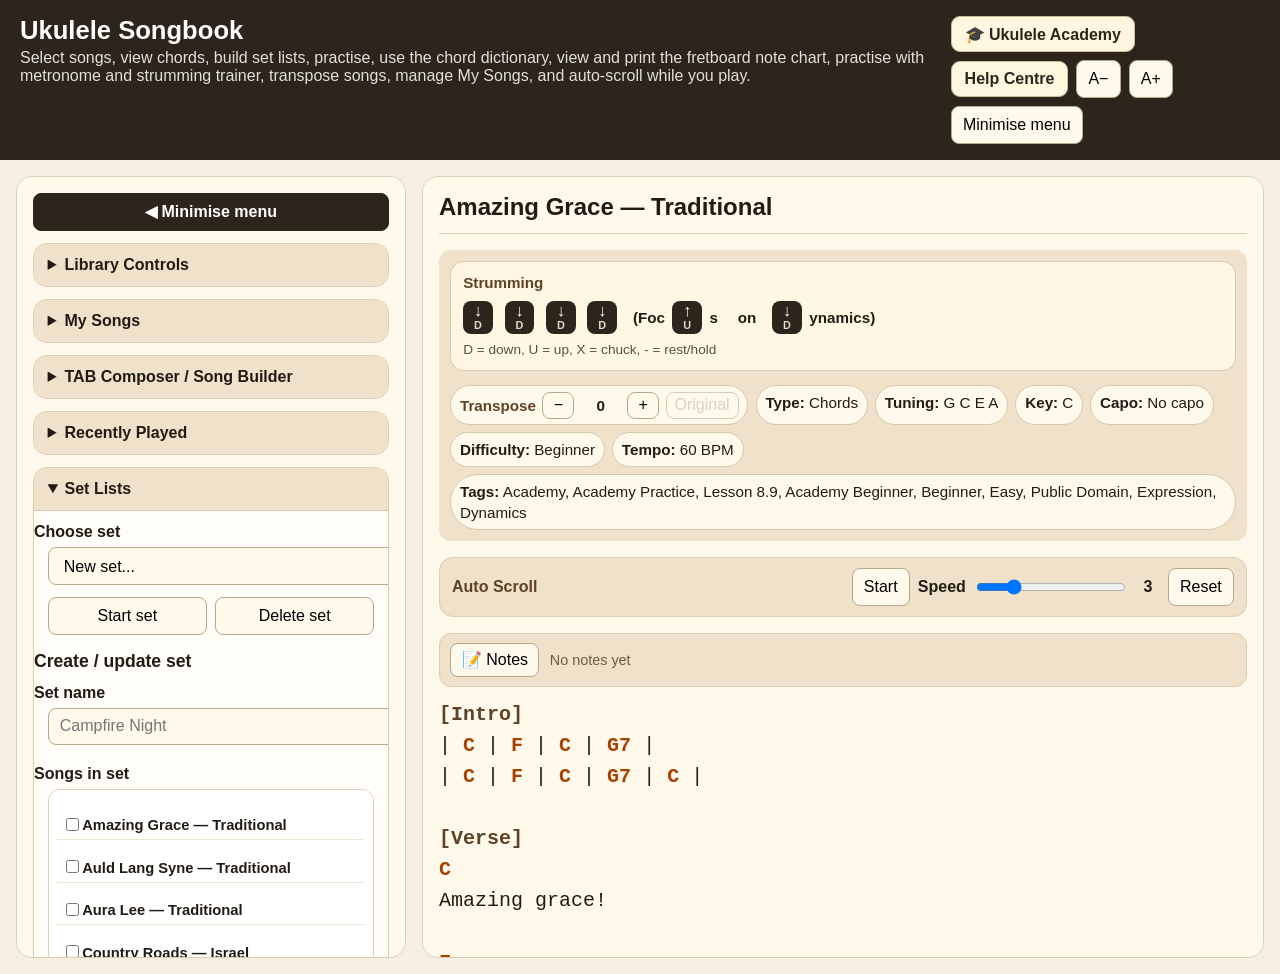
==== commit 0ef76066: "change headings for songs" ====
--- a/index.html
+++ b/index.html
@@ -3,7 +3,7 @@
 <head>
   <meta charset="utf-8">
   <meta name="viewport" content="width=device-width, initial-scale=1">
-  <title>Ukulele Songbook v6.5.1</title>
+  <title>Ukulele Songbook v6.5.9.5</title>
   <link rel="stylesheet" href="css/style.css">
 </head>
 <body>
@@ -210,6 +210,7 @@
       <details class="accordion-section"><summary>Help Centre</summary><div class="help-launch"><p class="hint compact-hint">Open the searchable online guide for the Songbook, TAB Composer, practice tools, printing and more.</p><a class="wide-button help-link-button sidebar-help-link" href="help.html">Open Help Centre</a></div></details>
     </aside>
     <section class="song-panel">
+      <section id="academyExerciseMain" class="academy-exercise-main" hidden aria-live="polite"></section>
       <div id="performanceBar" class="performance-bar"></div><div id="setModeBar" class="set-mode-bar"></div><h2 id="songTitle">Loading...</h2><div id="songInfo" class="song-info"></div>
       <div id="autoScrollBar" class="auto-scroll-bar" aria-label="Auto scroll controls">
         <div class="auto-scroll-title">Auto Scroll</div>
--- a/css/style.css
+++ b/css/style.css
@@ -1139,3 +1139,33 @@
 .help-link-button:hover { background: #ffedbd; }
 .sidebar-help-link { width: 100%; margin-top: .35rem; }
 .tab-cell { font-size: clamp(.72rem, 1.2vw, .95rem); }
+
+
+/* Academy exercise hand-off */
+.academy-exercise-banner{margin:0 0 1rem;padding:1rem;border:1px solid #b7d0c1;border-left:5px solid #39705a;border-radius:12px;background:#eef6ef}.academy-exercise-banner strong,.academy-exercise-banner span{display:block}.academy-exercise-banner span{margin:.15rem 0;color:#39705a;font-weight:800}.academy-exercise-banner p{margin:.55rem 0}.academy-exercise-banner a{font-weight:800;color:#315b49}
+
+
+/* v6.5.7.1 Academy exercise companion in the main content window */
+.academy-exercise-main{display:none;padding:clamp(1rem,3vw,2rem);border:1px solid #d7c39b;border-radius:18px;background:#fffdf8;box-shadow:0 8px 28px rgba(77,52,24,.08)}
+body.academy-exercise-active .song-panel>*{display:none!important}
+body.academy-exercise-active .song-panel>#academyExerciseMain{display:block!important}
+.academy-main-header{display:flex;justify-content:space-between;gap:1rem;align-items:center;padding-bottom:1rem;border-bottom:1px solid #decda9;font-weight:900}.academy-main-header span{color:#704514}.academy-main-header a{color:#37694f}.academy-exercise-main h2{font-size:clamp(2rem,5vw,3.4rem);margin:1rem 0 .15rem}.academy-main-level{font-size:1.15rem;font-weight:800;color:#3f755c;margin:.1rem 0 1rem}.academy-main-instruction{font-size:1.25rem;line-height:1.55;padding:1rem 1.2rem;border-left:6px solid #3f755c;border-radius:10px;background:#eef6ef}.academy-main-progression{display:flex;flex-wrap:wrap;align-items:center;justify-content:center;gap:.7rem;margin:1.3rem 0;padding:1rem;border-radius:14px;background:#efe2c6}.academy-main-progression span{display:grid;min-width:105px;text-align:center;padding:.75rem 1rem;border:1px solid #c9ad79;border-radius:12px;background:#fffaf0}.academy-main-progression b{font-size:1.8rem}.academy-main-progression small{color:#715b3e}.academy-main-progression i{font-size:1.5rem;font-style:normal;font-weight:900}.academy-main-chords{display:grid;grid-template-columns:repeat(auto-fit,minmax(180px,1fr));gap:1rem;margin:1.2rem 0}.academy-main-chords article{text-align:center;padding:1rem;border:1px solid #d7c39b;border-radius:16px;background:#fffaf0}.academy-main-chords h3{font-size:2rem;margin:.1rem}.academy-main-diagram .chord-diagram{width:150px;max-width:100%;height:auto}.academy-main-chords p{margin:.3rem}.academy-main-count{margin:1rem 0;text-align:center;font:800 1.35rem/1.6 Consolas,monospace;white-space:pre-wrap}.academy-main-tab{overflow:auto;padding:1rem;border-radius:12px;background:#2c2925;color:#fff7df;font:700 1.15rem/1.7 Consolas,monospace}.academy-main-reminder{margin-top:1.2rem;padding:1rem;border-radius:12px;background:#f4ead4}.academy-main-reminder strong{display:block}@media(max-width:680px){.academy-main-header{align-items:flex-start;flex-direction:column}.academy-main-progression span{min-width:80px}.academy-main-chords{grid-template-columns:1fr 1fr}}
+
+.academy-practice-chord-svg{display:block;width:170px;max-width:100%;height:auto;margin:auto;color:#302418}.academy-practice-chord-line{stroke:currentColor;stroke-width:2}.academy-practice-chord-nut{stroke:currentColor;stroke-width:7}.academy-practice-chord-dot{fill:#6b4317}.academy-practice-chord-number{fill:#fff;font:800 14px Arial,sans-serif}.academy-practice-open-label{fill:currentColor;font:800 21px Arial,sans-serif}.academy-practice-string-label{fill:currentColor;font:800 14px Arial,sans-serif}.academy-practice-fret-label{fill:currentColor;font:700 11px Arial,sans-serif}
+
+/* Academy live exercise tracker — v6.5.7.1 */
+.academy-step-tracker{margin:1.25rem 0;padding:1rem;border:1px solid #d7c39b;border-radius:16px;background:#fffaf0}
+.academy-step-tracker-head{display:flex;justify-content:space-between;align-items:center;gap:1rem;margin-bottom:.85rem}
+.academy-step-tracker-head div{display:grid;gap:.15rem}.academy-step-tracker-head strong{font-size:1.2rem}.academy-step-tracker-head span{color:#6f604d}
+.academy-tracker-status{flex:none;padding:.4rem .7rem;border-radius:999px;background:#efe2c6;color:#5d3b15!important;font-weight:800}
+.academy-step-track{display:flex;gap:.55rem;overflow-x:auto;padding:.45rem .25rem .8rem;scroll-behavior:smooth;scrollbar-width:thin}
+.academy-step{flex:0 0 88px;display:grid;place-items:center;min-height:78px;padding:.55rem;border:2px solid #d7c39b;border-radius:13px;background:#fff;text-align:center;transition:transform .1s ease,border-color .1s ease,background .1s ease,box-shadow .1s ease}
+.academy-step b{font-size:1.45rem;line-height:1.1}.academy-step small{margin-top:.25rem;color:#766650}
+.academy-step.active{transform:translateY(-2px) scale(1.04);border-color:#3f755c;background:#dff0e4;box-shadow:0 0 0 4px rgba(63,117,92,.14)}
+.academy-step.active b{color:#285b42}
+.academy-main-chords article.current-chord{border-color:#3f755c;background:#e8f3eb;box-shadow:0 0 0 4px rgba(63,117,92,.15)}
+@media(max-width:680px){.academy-step-tracker-head{align-items:flex-start;flex-direction:column}.academy-step{flex-basis:76px;min-height:70px}}
+
+/* Shared notes supplied by the song file. Hidden automatically when absent. */
+.song-teaching-notes{flex:1 0 100%;padding:.75rem .85rem;background:#fff9ec;border:1px solid #d8c8ad;border-left:4px solid #a64200;border-radius:.75rem;line-height:1.5}
+.song-teaching-notes strong{display:block;margin-bottom:.25rem;color:#5f4226}
